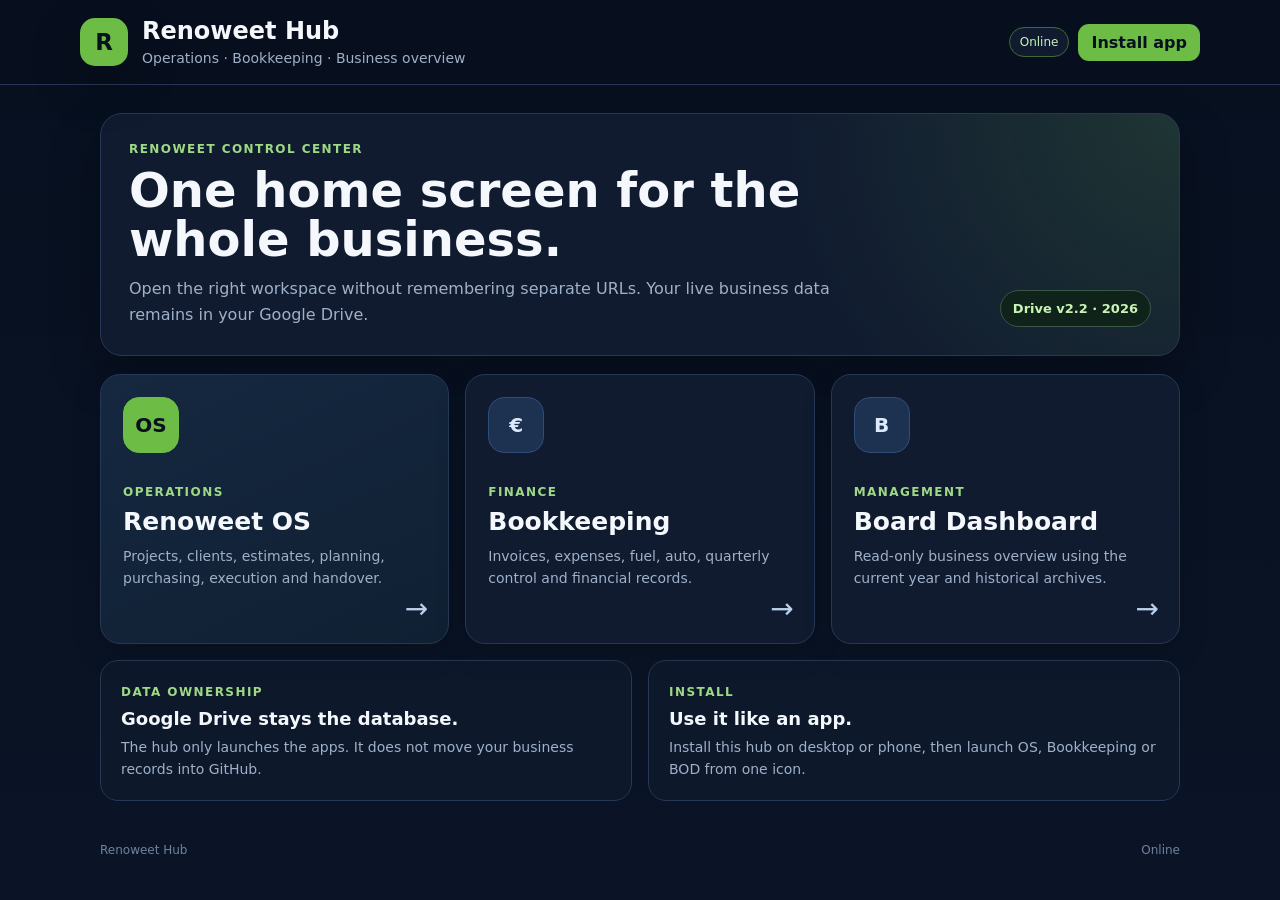
==== index.html @ 4b03dc28 "adding Hub" ====
<!doctype html>
<html lang="en">
<head>
  <meta charset="utf-8">
  <meta name="viewport" content="width=device-width, initial-scale=1, viewport-fit=cover">
  <meta name="theme-color" content="#0b1324">
  <meta name="description" content="Renoweet Hub — launch Renoweet OS, Bookkeeping and BOD from one installable dashboard.">
  <link rel="manifest" href="manifest.webmanifest">
  <link rel="icon" href="icons/icon.svg" type="image/svg+xml">
  <link rel="apple-touch-icon" href="icons/apple-touch-icon.png">
  <link rel="stylesheet" href="hub-styles.css">
  <title>Renoweet Hub</title>
</head>
<body>
  <header class="app-header">
    <div class="brand-row">
      <div class="brand-mark">R</div>
      <div class="brand-copy">
        <h1>Renoweet Hub</h1>
        <p>Operations · Bookkeeping · Business overview</p>
      </div>
      <div class="status-stack">
        <span id="onlineBadge" class="status-badge">Checking…</span>
        <button id="installBtn" class="install-btn" type="button">Install app</button>
      </div>
    </div>
  </header>

  <main>
    <section class="hero-card">
      <div>
        <div class="kicker">RENOWEET CONTROL CENTER</div>
        <h2>One home screen for the whole business.</h2>
        <p>Open the right workspace without remembering separate URLs. Your live business data remains in your Google Drive.</p>
      </div>
      <div class="year-pill">Drive v2.2 · 2026</div>
    </section>

    <section class="app-grid" aria-label="Renoweet applications">
      <a class="app-card primary" href="Renoweet-OS-Drive-v2.2.html">
        <div class="app-icon">OS</div>
        <div class="app-copy">
          <span class="app-kicker">OPERATIONS</span>
          <h2>Renoweet OS</h2>
          <p>Projects, clients, estimates, planning, purchasing, execution and handover.</p>
        </div>
        <span class="arrow">→</span>
      </a>

      <a class="app-card" href="Renoweet-Bookkeeping-Drive-v2.2.html">
        <div class="app-icon">€</div>
        <div class="app-copy">
          <span class="app-kicker">FINANCE</span>
          <h2>Bookkeeping</h2>
          <p>Invoices, expenses, fuel, auto, quarterly control and financial records.</p>
        </div>
        <span class="arrow">→</span>
      </a>

      <a class="app-card" href="Renoweet-BOD-Drive-v2.2.html">
        <div class="app-icon">B</div>
        <div class="app-copy">
          <span class="app-kicker">MANAGEMENT</span>
          <h2>Board Dashboard</h2>
          <p>Read-only business overview using the current year and historical archives.</p>
        </div>
        <span class="arrow">→</span>
      </a>
    </section>

    <section class="info-grid">
      <div class="info-card">
        <span class="app-kicker">DATA OWNERSHIP</span>
        <h3>Google Drive stays the database.</h3>
        <p>The hub only launches the apps. It does not move your business records into GitHub.</p>
      </div>
      <div class="info-card">
        <span class="app-kicker">INSTALL</span>
        <h3>Use it like an app.</h3>
        <p>Install this hub on desktop or phone, then launch OS, Bookkeeping or BOD from one icon.</p>
      </div>
    </section>
  </main>

  <dialog id="installHelp">
    <div class="dialog-head">
      <h2>Install Renoweet Hub</h2>
      <button id="closeInstallHelp" class="icon-btn" type="button" aria-label="Close">×</button>
    </div>
    <p id="installHelpText"></p>
  </dialog>

  <footer>
    <span>Renoweet Hub</span>
    <span id="footerStatus">Ready</span>
  </footer>

  <script src="hub.js"></script>
</body>
</html>
---- hub-styles.css ----
:root{
  --bg:#08101f;
  --panel:#101b30;
  --panel2:#13213a;
  --line:#263856;
  --text:#f4f7fb;
  --muted:#9fb0c8;
  --accent:#6dbc45;
  --accent2:#8bd464;
  --shadow:0 18px 50px rgba(0,0,0,.28);
}
*{box-sizing:border-box}
html{background:var(--bg)}
body{margin:0;min-height:100vh;font-family:Inter,ui-sans-serif,system-ui,-apple-system,BlinkMacSystemFont,"Segoe UI",sans-serif;background:linear-gradient(180deg,#07101f 0%,#0a1426 100%);color:var(--text)}
a{color:inherit;text-decoration:none}
button{font:inherit}
.app-header{position:sticky;top:0;z-index:10;padding:18px 20px;background:rgba(8,16,31,.9);backdrop-filter:blur(14px);border-bottom:1px solid var(--line)}
.brand-row{max-width:1120px;margin:auto;display:flex;align-items:center;gap:14px}
.brand-mark{width:48px;height:48px;border-radius:15px;display:grid;place-items:center;font-size:23px;font-weight:900;background:var(--accent);color:#07101f;box-shadow:var(--shadow)}
.brand-copy{min-width:0;flex:1}.brand-copy h1{margin:0;font-size:24px;line-height:1.1}.brand-copy p{margin:5px 0 0;color:var(--muted);font-size:14px}
.status-stack{display:flex;align-items:center;gap:9px;flex-wrap:wrap;justify-content:flex-end}.status-badge{font-size:12px;padding:7px 10px;border-radius:999px;border:1px solid var(--line);color:var(--muted);background:var(--panel)}.status-badge.online{color:#c9f4b4;border-color:#426a36}.status-badge.offline{color:#ffd3a8;border-color:#745236}
.install-btn{border:0;border-radius:11px;padding:9px 13px;font-weight:800;cursor:pointer;background:var(--accent);color:#07101f}.install-btn:hover{background:var(--accent2)}
main{max-width:1120px;margin:auto;padding:28px 20px 42px}.hero-card{display:flex;align-items:flex-end;justify-content:space-between;gap:24px;padding:28px;border:1px solid var(--line);border-radius:22px;background:radial-gradient(circle at top right,rgba(109,188,69,.16),transparent 36%),var(--panel);box-shadow:var(--shadow)}
.kicker,.app-kicker{font-size:12px;letter-spacing:.12em;font-weight:850;color:#9ed986}.hero-card h2{font-size:clamp(28px,5vw,48px);line-height:1.02;margin:10px 0 12px;max-width:700px}.hero-card p{color:var(--muted);max-width:720px;font-size:16px;line-height:1.6;margin:0}.year-pill{white-space:nowrap;padding:10px 12px;border:1px solid #3b5844;border-radius:999px;background:#10231b;color:#c9f4b4;font-weight:700;font-size:13px}
.app-grid{display:grid;grid-template-columns:repeat(3,1fr);gap:16px;margin-top:18px}.app-card{position:relative;min-height:270px;padding:22px;display:flex;flex-direction:column;border:1px solid var(--line);border-radius:20px;background:var(--panel);transition:transform .18s ease,border-color .18s ease,background .18s ease;box-shadow:0 10px 30px rgba(0,0,0,.15)}.app-card:hover{transform:translateY(-3px);border-color:#4f6a90;background:var(--panel2)}.app-card.primary{background:linear-gradient(155deg,#152840,#102033)}
.app-icon{width:56px;height:56px;border-radius:16px;display:grid;place-items:center;font-weight:900;font-size:20px;background:#1d3151;border:1px solid #304d77;color:#dce9fb;margin-bottom:28px}.app-card.primary .app-icon{background:var(--accent);border-color:var(--accent);color:#07101f}.app-copy h2{font-size:25px;margin:7px 0 10px}.app-copy p{color:var(--muted);font-size:14px;line-height:1.55;margin:0;padding-right:18px}.arrow{position:absolute;right:20px;bottom:18px;font-size:28px;color:#bcd0ea}
.info-grid{display:grid;grid-template-columns:1fr 1fr;gap:16px;margin-top:16px}.info-card{border:1px solid var(--line);border-radius:18px;padding:20px;background:#0d182b}.info-card h3{margin:8px 0 8px;font-size:18px}.info-card p{margin:0;color:var(--muted);line-height:1.55;font-size:14px}
footer{max-width:1120px;margin:auto;padding:0 20px 24px;color:#70829e;font-size:12px;display:flex;justify-content:space-between}
dialog{width:min(460px,calc(100vw - 32px));border:1px solid var(--line);border-radius:18px;background:var(--panel);color:var(--text);padding:20px;box-shadow:var(--shadow)}dialog::backdrop{background:rgba(0,0,0,.65)}.dialog-head{display:flex;align-items:center;justify-content:space-between;gap:12px}.dialog-head h2{margin:0}.icon-btn{width:38px;height:38px;border-radius:10px;border:1px solid var(--line);background:#16233a;color:#fff;font-size:22px;cursor:pointer}dialog p{color:var(--muted);line-height:1.6;margin-bottom:0}
@media(max-width:820px){.app-grid{grid-template-columns:1fr}.app-card{min-height:210px}.hero-card{align-items:flex-start;flex-direction:column}.info-grid{grid-template-columns:1fr}}
@media(max-width:560px){.app-header{padding:13px 14px}.brand-mark{width:42px;height:42px;border-radius:13px}.brand-copy h1{font-size:20px}.brand-copy p{font-size:12px}.status-badge{display:none}.install-btn{padding:8px 10px;font-size:13px}main{padding:18px 14px 32px}.hero-card{padding:20px}.hero-card h2{font-size:34px}.app-card{padding:19px}.info-card{padding:18px}footer{padding:0 14px 20px}}
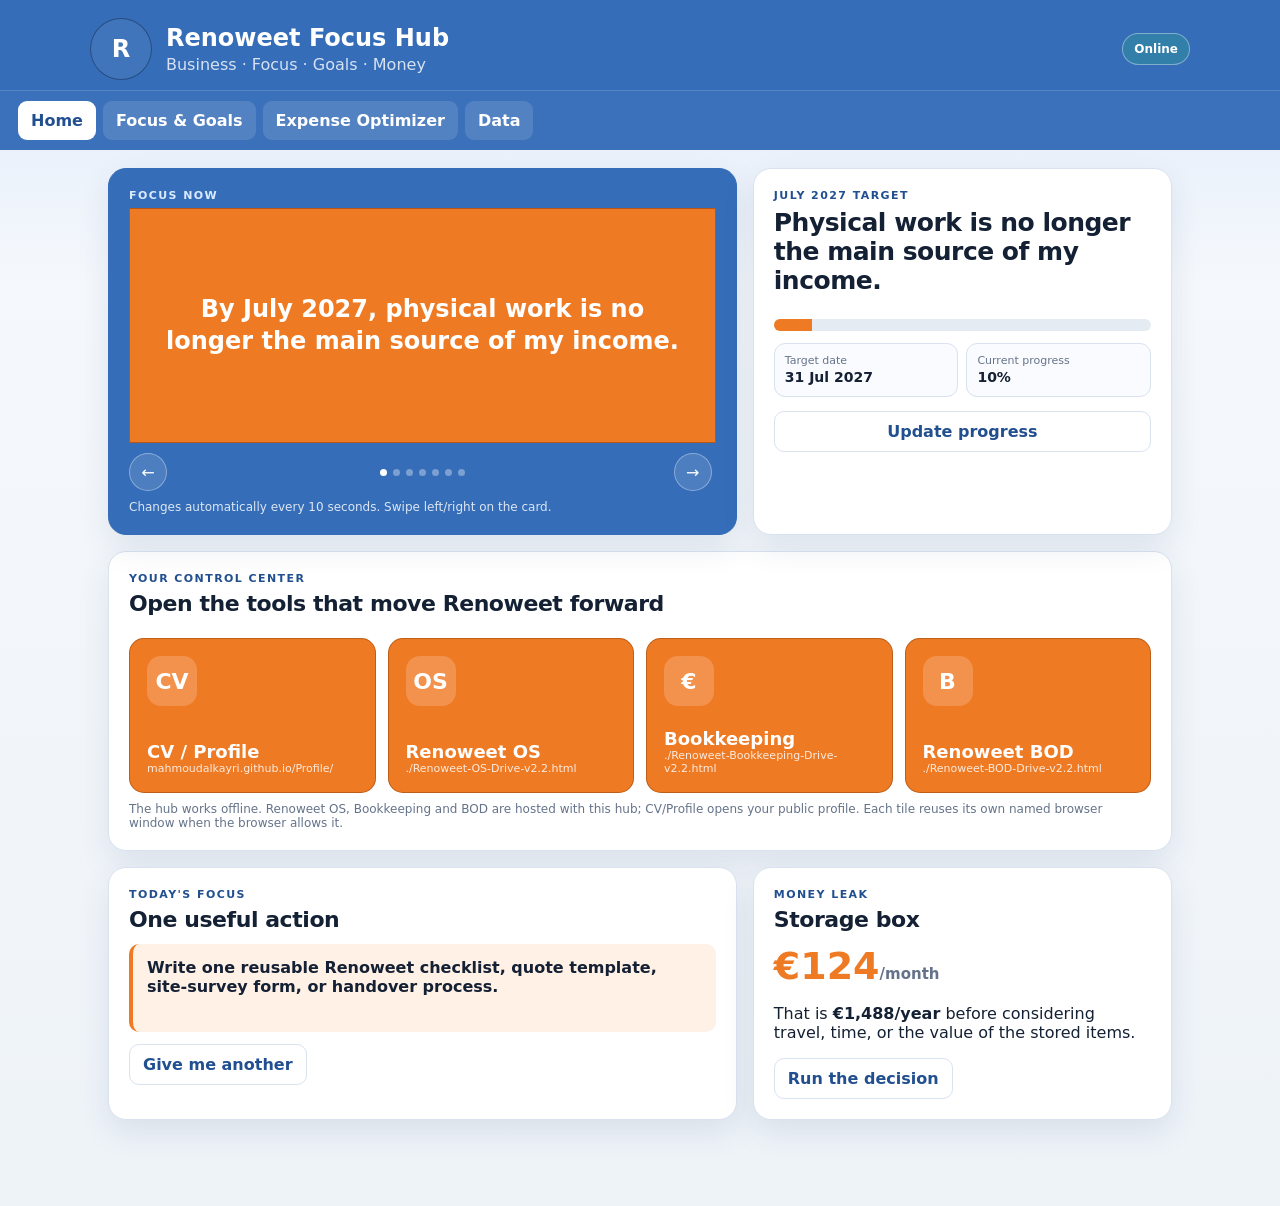
==== commit 726673e9: "Hub - maintaining old" ====
--- a/index.html
+++ b/index.html
@@ -4,97 +4,102 @@
   <meta charset="utf-8">
   <meta name="viewport" content="width=device-width, initial-scale=1, viewport-fit=cover">
   <meta name="theme-color" content="#0b1324">
-  <meta name="description" content="Renoweet Hub — launch Renoweet OS, Bookkeeping and BOD from one installable dashboard.">
+  <meta name="description" content="Renoweet Focus Hub — business apps, focus, goals, metrics, insights and expense optimizer.">
   <link rel="manifest" href="manifest.webmanifest">
   <link rel="icon" href="icons/icon.svg" type="image/svg+xml">
   <link rel="apple-touch-icon" href="icons/apple-touch-icon.png">
-  <link rel="stylesheet" href="hub-styles.css">
-  <title>Renoweet Hub</title>
+  <link rel="stylesheet" href="styles.css">
+  <title>Renoweet Focus Hub</title>
 </head>
 <body>
-  <header class="app-header">
-    <div class="brand-row">
-      <div class="brand-mark">R</div>
-      <div class="brand-copy">
-        <h1>Renoweet Hub</h1>
-        <p>Operations · Bookkeeping · Business overview</p>
+<header class="app-header">
+  <div class="brand-row">
+    <div class="brand-mark">R</div>
+    <div class="brand-copy"><h1>Renoweet Focus Hub</h1><p>Business · Focus · Goals · Money</p></div>
+    <div class="status-stack"><span id="onlineBadge" class="status-badge">Checking…</span><button id="installBtn" class="install-btn hidden" type="button">Install</button></div>
+  </div>
+</header>
+<nav class="tabs" aria-label="Main navigation">
+  <button class="tab active" data-view="home">Home</button>
+  <button class="tab" data-view="goals">Focus & Goals</button>
+  <button class="tab" data-view="expenses">Expense Optimizer</button>
+  <button class="tab" data-view="data">Data</button>
+</nav>
+<main>
+  <section id="home" class="view active-view">
+    <section class="hero-grid">
+      <div class="focus-card reminder-shell">
+        <div class="section-kicker">FOCUS NOW</div>
+        <div id="reminderCard" class="reminder-card" tabindex="0" aria-live="polite"><p id="reminderText"></p></div>
+        <div class="reminder-controls"><button id="prevReminder" aria-label="Previous reminder">←</button><div id="reminderDots" class="dots"></div><button id="nextReminder" aria-label="Next reminder">→</button></div>
+        <p class="microcopy">Changes automatically every 10 seconds. Swipe left/right on the card.</p>
       </div>
-      <div class="status-stack">
-        <span id="onlineBadge" class="status-badge">Checking…</span>
-        <button id="installBtn" class="install-btn" type="button">Install app</button>
+      <div class="focus-card goal-snapshot">
+        <div class="section-kicker">JULY 2027 TARGET</div>
+        <h2>Physical work is no longer the main source of my income.</h2>
+        <div class="progress-track"><div id="headlineProgress" class="progress-fill"></div></div>
+        <div class="goal-mini-grid"><div><span>Target date</span><strong>31 Jul 2027</strong></div><div><span>Current progress</span><strong id="headlineProgressLabel">0%</strong></div></div>
+        <button class="secondary-action" data-open-view="goals">Update progress</button>
       </div>
-    </div>
-  </header>
-
-  <main>
-    <section class="hero-card">
-      <div>
-        <div class="kicker">RENOWEET CONTROL CENTER</div>
-        <h2>One home screen for the whole business.</h2>
-        <p>Open the right workspace without remembering separate URLs. Your live business data remains in your Google Drive.</p>
-      </div>
-      <div class="year-pill">Drive v2.2 · 2026</div>
     </section>
 
-    <section class="app-grid" aria-label="Renoweet applications">
-      <a class="app-card primary" href="Renoweet-OS-Drive-v2.2.html">
-        <div class="app-icon">OS</div>
-        <div class="app-copy">
-          <span class="app-kicker">OPERATIONS</span>
-          <h2>Renoweet OS</h2>
-          <p>Projects, clients, estimates, planning, purchasing, execution and handover.</p>
-        </div>
-        <span class="arrow">→</span>
-      </a>
-
-      <a class="app-card" href="Renoweet-Bookkeeping-Drive-v2.2.html">
-        <div class="app-icon">€</div>
-        <div class="app-copy">
-          <span class="app-kicker">FINANCE</span>
-          <h2>Bookkeeping</h2>
-          <p>Invoices, expenses, fuel, auto, quarterly control and financial records.</p>
-        </div>
-        <span class="arrow">→</span>
-      </a>
-
-      <a class="app-card" href="Renoweet-BOD-Drive-v2.2.html">
-        <div class="app-icon">B</div>
-        <div class="app-copy">
-          <span class="app-kicker">MANAGEMENT</span>
-          <h2>Board Dashboard</h2>
-          <p>Read-only business overview using the current year and historical archives.</p>
-        </div>
-        <span class="arrow">→</span>
-      </a>
+    <section class="focus-card">
+      <div class="section-heading"><div><div class="section-kicker">YOUR CONTROL CENTER</div><h2>Open the tools that move Renoweet forward</h2></div></div>
+      <div id="linkGrid" class="link-grid"></div>
+      <p class="microcopy">The hub works offline. Renoweet OS, Bookkeeping and BOD are hosted with this hub; CV/Profile opens your public profile. Each tile reuses its own named browser window when the browser allows it.</p>
     </section>
 
-    <section class="info-grid">
-      <div class="info-card">
-        <span class="app-kicker">DATA OWNERSHIP</span>
-        <h3>Google Drive stays the database.</h3>
-        <p>The hub only launches the apps. It does not move your business records into GitHub.</p>
+    <section class="dashboard-grid">
+      <div class="focus-card"><div class="section-kicker">TODAY'S FOCUS</div><h2>One useful action</h2><div id="todayAction" class="action-callout"></div><button id="newActionBtn" class="secondary-action">Give me another</button></div>
+      <div class="focus-card"><div class="section-kicker">MONEY LEAK</div><h2>Storage box</h2><div class="money-number">€124<span>/month</span></div><p>That is <strong>€1,488/year</strong> before considering travel, time, or the value of the stored items.</p><button class="secondary-action" data-open-view="expenses">Run the decision</button></div>
+    </section>
+  </section>
+
+  <section id="goals" class="view">
+    <section class="focus-card">
+      <div class="section-heading"><div><div class="section-kicker">GOALS</div><h2>Goals, dates and progress</h2></div><button id="addGoalBtn" class="primary-action">+ Add goal</button></div>
+      <div id="goalsList" class="stack-list"></div>
+    </section>
+    <section class="focus-card">
+      <div class="section-heading"><div><div class="section-kicker">METRICS</div><h2>Numbers that tell me if I am moving upstream</h2></div><button id="addMetricBtn" class="primary-action">+ Add metric</button></div>
+      <div id="metricsList" class="metrics-grid"></div>
+    </section>
+  </section>
+
+  <section id="expenses" class="view">
+    <section class="focus-card">
+      <div class="section-heading"><div><div class="section-kicker">EXPENSE OPTIMIZER</div><h2>Keep, reduce, replace, sell, or cancel?</h2></div><button id="addExpenseBtn" class="primary-action">+ Add expense</button></div>
+      <p class="intro-note">This is not just a budget list. It asks whether an expense earns money, saves enough time, protects something valuable, or is simply being kept because it already exists.</p>
+      <div id="expensesList" class="stack-list"></div>
+    </section>
+    <section class="focus-card decision-lab">
+      <div class="section-kicker">QUICK PURCHASE TEST</div><h2>Before I buy or keep something</h2>
+      <div class="form-grid">
+        <label>Item<input id="qItem" placeholder="e.g. storage unit"></label>
+        <label>Cost (€)<input id="qCost" type="number" min="0" step="0.01" placeholder="124"></label>
+        <label>Frequency<select id="qFrequency"><option value="monthly">Monthly</option><option value="yearly">Yearly</option><option value="once">One-time</option></select></label>
+        <label>Last used<select id="qLastUsed"><option value="1">This week</option><option value="2">This month</option><option value="3">1–3 months ago</option><option value="4">3–6 months ago</option><option value="5">6–12 months ago</option><option value="6">Over a year ago</option></select></label>
+        <label>Income value (0–5)<input id="qIncome" type="range" min="0" max="5" value="2"></label>
+        <label>Time saved (0–5)<input id="qTime" type="range" min="0" max="5" value="2"></label>
+        <label>Replacement difficulty (0–5)<input id="qReplace" type="range" min="0" max="5" value="2"></label>
+        <label>Used regularly? (0–5)<input id="qUse" type="range" min="0" max="5" value="2"></label>
       </div>
-      <div class="info-card">
-        <span class="app-kicker">INSTALL</span>
-        <h3>Use it like an app.</h3>
-        <p>Install this hub on desktop or phone, then launch OS, Bookkeeping or BOD from one icon.</p>
-      </div>
+      <button id="evaluateBtn" class="primary-action">Evaluate value</button>
+      <div id="quickResult" class="quick-result hidden"></div>
     </section>
-  </main>
+  </section>
 
-  <dialog id="installHelp">
-    <div class="dialog-head">
-      <h2>Install Renoweet Hub</h2>
-      <button id="closeInstallHelp" class="icon-btn" type="button" aria-label="Close">×</button>
-    </div>
-    <p id="installHelpText"></p>
-  </dialog>
+  <section id="data" class="view">
+    <section class="focus-card">
+      <div class="section-kicker">HUB BACKUP</div><h2>Your focus data stays on this browser unless you export it</h2>
+      <p class="intro-note">Goals, metrics and expense-optimizer notes are stored locally in this browser. Renoweet business records are separate and stay in your Google Drive through OS/Bookkeeping/BOD. Use Export/Import here only for your Focus Hub data.</p>
+      <div class="button-row"><button id="exportBtn" class="primary-action">Export backup</button><label class="file-button">Import backup<input id="importInput" type="file" accept="application/json"></label><button id="resetBtn" class="danger-action">Reset starter data</button></div>
+    </section>
+    <section class="focus-card"><div class="section-kicker">OFFLINE</div><h2>Installable PWA</h2><p>This hub is installable from GitHub Pages. Chrome/Edge can install it on desktop and Android. On iPhone/iPad, use Safari → Share → Add to Home Screen.</p></section>
+  </section>
+</main>
 
-  <footer>
-    <span>Renoweet Hub</span>
-    <span id="footerStatus">Ready</span>
-  </footer>
-
-  <script src="hub.js"></script>
+<dialog id="editDialog"><form method="dialog" id="editForm"><div class="dialog-head"><h2 id="dialogTitle">Edit</h2><button value="cancel" class="icon-btn" aria-label="Close">×</button></div><div id="dialogFields"></div><div class="dialog-actions"><button value="cancel" class="secondary-action">Cancel</button><button id="dialogSaveBtn" value="default" class="primary-action">Save</button></div></form></dialog>
+<script src="app.js"></script>
 </body>
 </html>
--- a/styles.css
+++ b/styles.css
@@ -0,0 +1,4 @@
+:root{--blue:#356db8;--blue-deep:#214f8f;--orange:#ef7a24;--orange-soft:#fff1e6;--ink:#142033;--muted:#65738a;--line:#d9e2ef;--card:#fff;--bg:#edf3fb;--danger:#b33a3a;--shadow:0 12px 32px rgba(29,61,104,.10)}
+*{box-sizing:border-box}html{scroll-behavior:smooth}body{margin:0;min-height:100vh;background:linear-gradient(180deg,#dfeafb 0,#f5f8fc 280px,#eef3f8 100%);color:var(--ink);font-family:Inter,ui-sans-serif,system-ui,-apple-system,"Segoe UI",Roboto,Arial,sans-serif}button,input,select,textarea{font:inherit}button{cursor:pointer}.app-header{padding:18px 18px 10px;background:var(--blue);color:#fff}.brand-row{max-width:1100px;margin:auto;display:flex;align-items:center;gap:14px}.brand-mark{width:62px;height:62px;border-radius:50%;border:1px solid rgba(17,44,78,.55);display:grid;place-items:center;font-size:24px;font-weight:800;background:rgba(255,255,255,.06)}.brand-copy{flex:1}.brand-copy h1{font-size:24px;margin:0}.brand-copy p{margin:3px 0 0;color:rgba(255,255,255,.8)}.status-stack{display:flex;align-items:center;gap:8px}.status-badge,.install-btn{border:1px solid rgba(255,255,255,.38);background:rgba(255,255,255,.12);color:white;border-radius:999px;padding:8px 11px;font-size:12px;font-weight:700}.install-btn{background:white;color:var(--blue-deep)}.hidden{display:none!important}.tabs{position:sticky;top:0;z-index:20;display:flex;gap:7px;overflow:auto;padding:10px 18px;background:rgba(53,109,184,.97);border-top:1px solid rgba(255,255,255,.15)}.tab{border:0;background:rgba(255,255,255,.12);color:white;border-radius:9px;padding:10px 13px;white-space:nowrap;font-weight:750}.tab.active{background:white;color:var(--blue-deep)}main{max-width:1100px;margin:18px auto 70px;padding:0 18px}.view{display:none}.active-view{display:block}.focus-card{background:var(--card);border:1px solid var(--line);border-radius:18px;padding:20px;box-shadow:var(--shadow);margin-bottom:16px}.hero-grid,.dashboard-grid{display:grid;grid-template-columns:1.2fr .8fr;gap:16px}.section-kicker{font-size:11px;font-weight:900;letter-spacing:.13em;color:var(--blue-deep);margin-bottom:6px}h2{margin:0 0 12px;font-size:22px;letter-spacing:-.02em}.section-heading{display:flex;align-items:center;justify-content:space-between;gap:12px;margin-bottom:10px}.reminder-shell{background:var(--blue);color:white;border-color:var(--blue)}.reminder-shell .section-kicker{color:#dceaff}.reminder-card{min-height:235px;display:grid;place-items:center;text-align:center;padding:28px;background:var(--orange);border:1px solid #b45718;font-size:24px;font-weight:700;line-height:1.32;touch-action:pan-y;user-select:none}.reminder-controls{display:grid;grid-template-columns:42px 1fr 42px;align-items:center;margin-top:10px}.reminder-controls button{width:38px;height:38px;border-radius:50%;border:1px solid rgba(255,255,255,.35);background:rgba(255,255,255,.12);color:white}.dots{display:flex;justify-content:center;gap:6px}.dot{width:7px;height:7px;border-radius:50%;background:rgba(255,255,255,.35)}.dot.active{background:white}.microcopy{font-size:12px;color:var(--muted);margin:9px 0 0}.reminder-shell .microcopy{color:#dce6f3}.goal-snapshot{display:flex;flex-direction:column}.goal-snapshot h2{font-size:25px}.progress-track{height:12px;border-radius:99px;background:#e5ebf3;overflow:hidden;margin:12px 0}.progress-fill{height:100%;width:0;background:var(--orange);transition:width .3s ease}.goal-mini-grid{display:grid;grid-template-columns:1fr 1fr;gap:8px;margin-bottom:14px}.goal-mini-grid div{padding:10px;border:1px solid var(--line);border-radius:11px;background:#f9fbfe}.goal-mini-grid span{display:block;color:var(--muted);font-size:11px}.goal-mini-grid strong{font-size:14px}.link-grid{display:grid;grid-template-columns:repeat(4,1fr);gap:12px}.link-tile{min-height:155px;border:0;border-radius:15px;padding:18px;color:white;background:var(--orange);text-align:left;box-shadow:inset 0 0 0 1px rgba(93,44,5,.35);display:flex;flex-direction:column;justify-content:space-between}.link-icon{width:50px;height:50px;border-radius:14px;background:rgba(255,255,255,.18);display:grid;place-items:center;font-size:22px;font-weight:900}.link-name{display:block;font-size:18px;font-weight:800}.link-url{display:block;font-size:11px;opacity:.85;word-break:break-word}.money-number{font-size:38px;font-weight:900;color:var(--orange);margin:6px 0}.money-number span{font-size:15px;color:var(--muted);font-weight:700}.action-callout{min-height:88px;background:var(--orange-soft);border-left:4px solid var(--orange);padding:14px;border-radius:10px;font-weight:650;margin-bottom:12px}.primary-action,.secondary-action,.danger-action,.file-button{border-radius:10px;padding:10px 13px;font-weight:800;border:1px solid transparent;display:inline-block}.primary-action{background:var(--blue);color:white}.secondary-action{background:white;color:var(--blue-deep);border-color:var(--line)}.danger-action{background:#fff0f0;color:var(--danger);border-color:#f0caca}.file-button{background:white;color:var(--blue-deep);border-color:var(--line);cursor:pointer}.file-button input{display:none}.stack-list{display:grid;gap:11px}.list-card{border:1px solid var(--line);border-radius:14px;padding:15px;background:#fbfdff}.list-head{display:flex;gap:12px;align-items:start;justify-content:space-between}.list-head h3{margin:0 0 4px;font-size:17px}.list-meta{color:var(--muted);font-size:12px}.card-actions{display:flex;gap:6px}.small-btn{border:1px solid var(--line);background:white;color:var(--blue-deep);border-radius:8px;padding:7px 9px;font-size:12px;font-weight:800}.small-btn.delete{color:var(--danger)}.goal-progress-row{display:grid;grid-template-columns:1fr auto;gap:10px;align-items:center;margin-top:10px}.goal-progress-row .progress-track{margin:0}.metrics-grid{display:grid;grid-template-columns:repeat(3,1fr);gap:10px}.metric-card{border:1px solid var(--line);border-radius:14px;padding:15px;background:#fbfdff}.metric-card h3{margin:0 0 6px;font-size:14px}.metric-value{font-size:27px;font-weight:900;color:var(--blue-deep)}.metric-target{font-size:12px;color:var(--muted);margin-top:3px}.metric-note{font-size:12px;color:var(--muted);margin-top:8px}.expense-score{display:flex;align-items:center;gap:9px;margin-top:10px}.score-pill{padding:6px 9px;border-radius:999px;font-size:12px;font-weight:900}.score-good{background:#e5f5ed;color:#176647}.score-review{background:#fff1da;color:#8a5a00}.score-cut{background:#ffe3e3;color:#8e2525}.annual-cost{font-weight:900;color:var(--orange)}.intro-note{color:var(--muted);margin-top:-4px}.form-grid{display:grid;grid-template-columns:repeat(2,1fr);gap:12px}label{display:grid;gap:5px;font-size:12px;font-weight:800;color:var(--muted)}input,select,textarea{width:100%;border:1px solid var(--line);border-radius:9px;padding:10px;background:white;color:var(--ink)}.quick-result{margin-top:14px;padding:14px;border-radius:12px;background:var(--orange-soft);border:1px solid #ffd6b5}.button-row{display:flex;flex-wrap:wrap;gap:8px}dialog{border:0;border-radius:17px;padding:0;width:min(620px,calc(100vw - 28px));box-shadow:0 30px 70px rgba(0,0,0,.28)}dialog::backdrop{background:rgba(10,26,48,.55)}#editForm{padding:18px}.dialog-head{display:flex;align-items:center;justify-content:space-between}.dialog-head h2{margin:0}.icon-btn{width:34px;height:34px;border-radius:50%;border:1px solid var(--line);background:white;font-size:20px}#dialogFields{display:grid;gap:11px;margin:16px 0}.dialog-actions{display:flex;justify-content:flex-end;gap:8px}
+@media(max-width:800px){.hero-grid,.dashboard-grid{grid-template-columns:1fr}.link-grid{grid-template-columns:1fr 1fr}.metrics-grid{grid-template-columns:1fr 1fr}.form-grid{grid-template-columns:1fr}.status-badge{display:none}}
+@media(max-width:520px){.app-header{padding-top:max(14px,env(safe-area-inset-top))}.brand-mark{width:52px;height:52px}.brand-copy h1{font-size:21px}main{padding:0 10px}.focus-card{padding:15px;border-radius:14px}.reminder-card{min-height:205px;font-size:21px;padding:22px}.link-grid{grid-template-columns:1fr}.link-tile{min-height:118px}.metrics-grid{grid-template-columns:1fr}.section-heading{align-items:flex-start}}
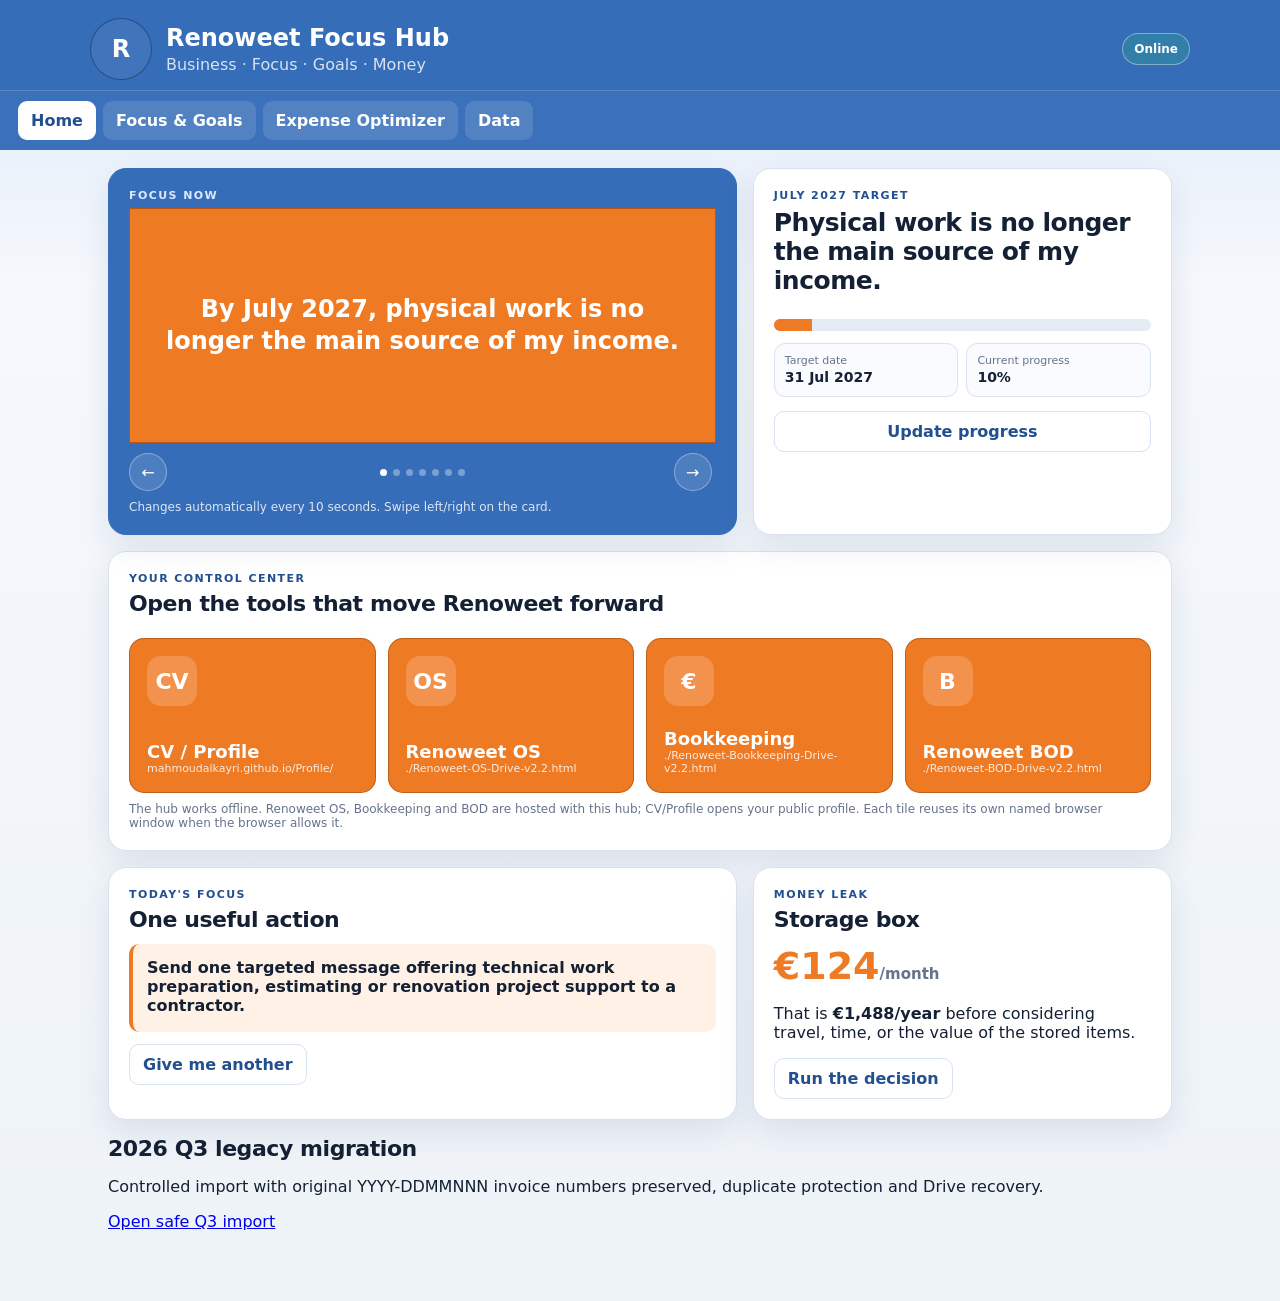
==== commit 7f768009: "adding Q3" ====
--- a/index.html
+++ b/index.html
@@ -97,6 +97,7 @@
     </section>
     <section class="focus-card"><div class="section-kicker">OFFLINE</div><h2>Installable PWA</h2><p>This hub is installable from GitHub Pages. Chrome/Edge can install it on desktop and Android. On iPhone/iPad, use Safari → Share → Add to Home Screen.</p></section>
   </section>
+<section class="panel"><h2>2026 Q3 legacy migration</h2><p>Controlled import with original YYYY-DDMMNNN invoice numbers preserved, duplicate protection and Drive recovery.</p><a class="app-link" href="Renoweet-Legacy-Import-2026-Q3.html">Open safe Q3 import</a></section>
 </main>
 
 <dialog id="editDialog"><form method="dialog" id="editForm"><div class="dialog-head"><h2 id="dialogTitle">Edit</h2><button value="cancel" class="icon-btn" aria-label="Close">×</button></div><div id="dialogFields"></div><div class="dialog-actions"><button value="cancel" class="secondary-action">Cancel</button><button id="dialogSaveBtn" value="default" class="primary-action">Save</button></div></form></dialog>
